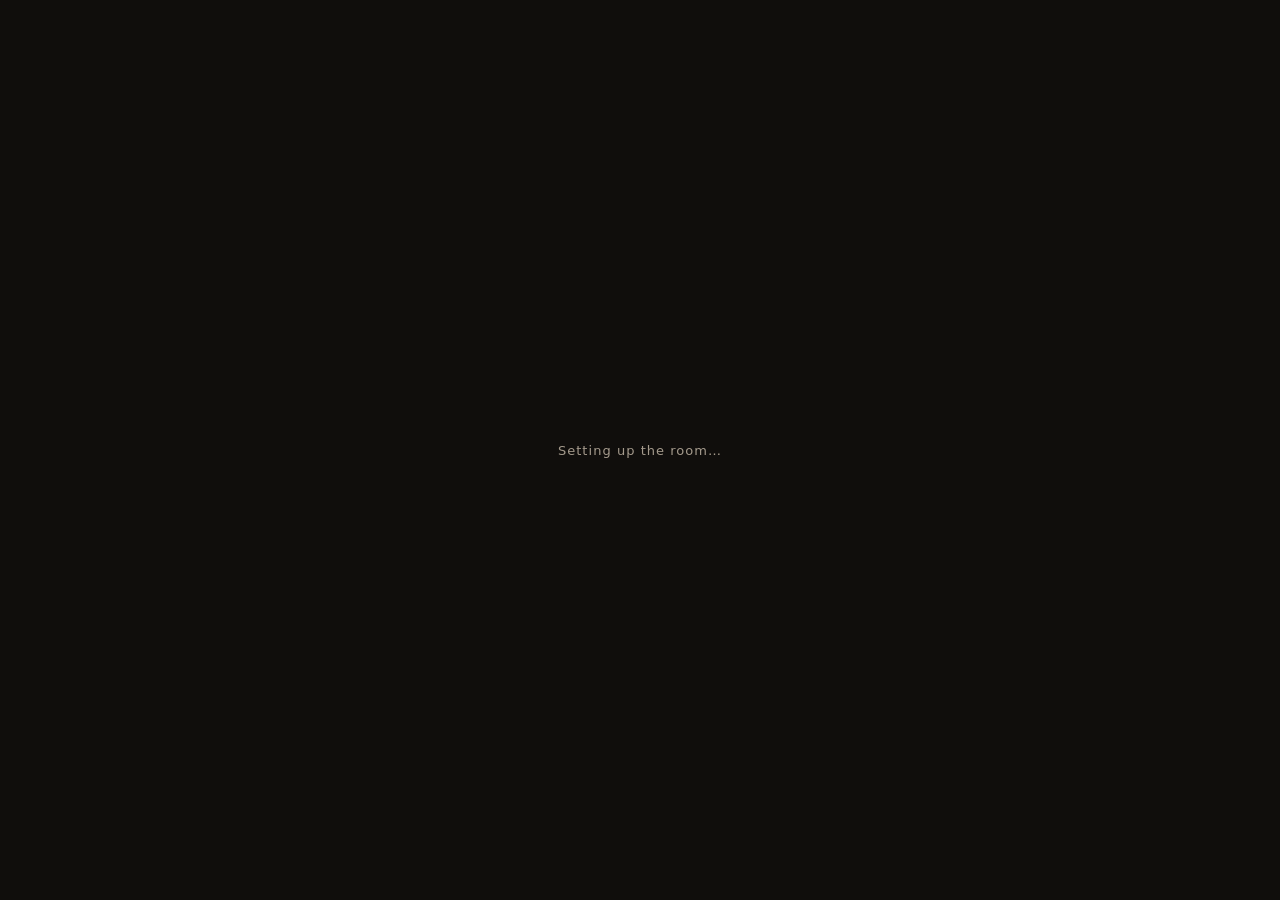
==== index.html @ 190120d2 "Initial public release of the portfolio-room engine One illustration plus a depth map, displaced in " ====
<!doctype html>
<html lang="en">
<head>
<meta charset="utf-8">
<meta name="viewport" content="width=device-width, initial-scale=1, maximum-scale=1">
<title>Avijit Thawani — PhD, builder, filmmaker</title>
<meta name="description" content="Avijit Thawani (Avi) — PhD from USC in language modelling and tokenization, founding LLM engineer at PineGap.ai, filmmaker and writer.">
<link rel="stylesheet" href="assets/styles.css">

<link rel="icon" href="assets/favicon.svg" type="image/svg+xml">
<link rel="icon" href="assets/favicon-32.png" sizes="32x32" type="image/png">
<link rel="apple-touch-icon" href="assets/apple-touch-icon.png">
<meta name="theme-color" content="#1a1714">

<!-- The import map MUST precede every modulepreload below it. Chrome only
     honours a map that appears before the first module resolution, so with the
     order reversed the preloads resolve bare specifiers against the map that
     doesn't exist yet, and every one of them 404s. -->
<script type="importmap">
{ "imports": { "three": "./vendor/three/three.module.js" } }
</script>

<link rel="preload" as="image" href="assets/benaras.webp" fetchpriority="high">
<link rel="preload" as="image" href="assets/benaras-depth.webp">
<link rel="modulepreload" href="./vendor/three/three.module.js">
<link rel="modulepreload" href="./src/main.js">
<link rel="modulepreload" href="./src/parallax.js">
<link rel="modulepreload" href="./src/particles.js">
<link rel="modulepreload" href="./src/pan.js">
</head>

<body>
<div id="app"></div>
<div id="hotspots"></div>
<div id="tooltip"></div>
<button id="contact-link" type="button">Contact</button>
<a id="credit" href="https://lucasmartinic.com/" target="_blank" rel="noopener noreferrer">
  Inspired by lucasmartinic.com</a>

<div id="backdrop"></div>
<aside id="panel" class="right" aria-hidden="true" role="dialog" aria-modal="true" aria-labelledby="panel-title">
  <button id="panel-close" type="button" aria-label="Close">&#10005;</button>
  <p id="panel-tag"></p>
  <h2 id="panel-title"></h2>
  <div id="panel-body"></div>
</aside>

<div id="loading">Setting up the room&hellip;</div>

<!-- Crawlable copy of every section. A canvas is invisible to search engines, so
     the prose has to exist as real markup somewhere. tools/gen-seo.mjs will
     generate this block from src/content.js; hand-edits here get overwritten. -->
<main class="crawl" aria-hidden="true">
  <h1>Avijit Thawani</h1>
  <p>Run tools/gen-seo.mjs to fill this from src/content.js.</p>
</main>

<noscript>
  <div class="fallback"><div class="fallback-inner">
    <h1>Avijit Thawani</h1>
    <p class="muted">This site&rsquo;s room needs JavaScript. The written version is below.</p>
  </div></div>
</noscript>

<script type="module" src="./src/main.js"></script>

<!-- Boot watchdog. If the module graph fails to resolve - a bad import map, a
     404 on a preload, a syntax error in a browser that doesn't support something
     we used - no error surfaces and the visitor stares at the loading screen
     forever. main.js sets __roomStarted the instant it runs, so if that flag is
     still unset after a beat we know boot failed and can show the text version. -->
<script>
(function () {
  var swapped = false;
  function check() {
    if (swapped || window.__roomStarted) return;
    swapped = true;
    document.getElementById('loading').textContent =
      'Could not start the room. Loading the written version\u2026';
    import('./src/ui.js')
      .then(function (m) { m.showFallback('startup failed'); })
      .catch(function () { document.querySelector('.crawl').className = 'fallback-inner'; });
  }
  setTimeout(check, 6000);
})();
</script>
</body>
</html>
---- assets/styles.css ----
:root {
  --ink: #f4efe6;
  --muted: #a49a8c;
  --accent: #d9a45b;
  --panel-bg: #17151300;
  --panel-solid: #1a1714;
  --sans: ui-sans-serif, system-ui, -apple-system, 'Segoe UI', sans-serif;
  --depth-map: url('room-depth.webp');
}

* { box-sizing: border-box; }

html, body {
  margin: 0;
  height: 100%;
  overflow: hidden;
  background: #100e0c;
  color: var(--ink);
  font-family: var(--sans);
  -webkit-font-smoothing: antialiased;
}

#app { position: fixed; inset: 0; }
#app canvas { display: block; }

/* Peek at the depth map ('d') to check silhouettes line up with the art. */
body.show-depth::after {
  content: '';
  position: fixed;
  inset: 0;
  background: var(--depth-map) center / contain no-repeat #000;
  pointer-events: none;
  z-index: 50;
}

/* ── Hotspots ─────────────────────────────────────────────────────────────── */
#hotspots { position: fixed; inset: 0; }

.hotspot {
  position: absolute;
  padding: 0;
  border: 0;
  border-radius: 10px;
  background: transparent;
  cursor: pointer;
  transition: background 220ms ease, box-shadow 220ms ease;
}

.hotspot:hover,
.hotspot:focus-visible {
  background: rgb(255 244 224 / 9%);
  box-shadow: inset 0 0 0 1px rgb(255 240 214 / 28%);
  outline: none;
}

#tooltip {
  position: fixed;
  top: 0;
  left: 0;
  z-index: 30;
  padding: 6px 11px;
  border-radius: 7px;
  background: rgb(20 17 14 / 88%);
  color: var(--ink);
  font-size: 12.5px;
  letter-spacing: 0.02em;
  white-space: nowrap;
  opacity: 0;
  pointer-events: none;
  transition: opacity 160ms ease;
}
#tooltip.show { opacity: 1; }

#contact-link {
  position: fixed;
  z-index: 8;
  top: 18px;
  right: 18px;
  padding: 8px 13px;
  border: 1px solid rgb(255 240 214 / 28%);
  border-radius: 999px;
  background: rgb(20 17 14 / 72%);
  color: var(--ink);
  font: 600 12px/1 var(--sans);
  cursor: pointer;
  backdrop-filter: blur(10px);
}
#contact-link:hover,
#contact-link:focus-visible {
  background: rgb(20 17 14 / 90%);
  outline: 1px solid var(--accent);
}

/* ── Inspiration credit ───────────────────────────────────────────────────── */
/* Bottom-left is the only corner free on both pages: contact holds top-right,
   the scene switcher bottom-centre, the pan arrows both flanks.
   It gets a backing plate rather than bare text because the three scenes put a
   dark charpai, a mid-grey bench and a sunlit concrete floor under this exact
   spot - there is no single ink colour that stays legible over all three. Kept
   at 42% so it reads as a footnote, and brought up to full on hover so it is
   still obviously a link. */
#credit {
  position: fixed;
  z-index: 8;
  bottom: 13px;
  left: 14px;
  padding: 4px 10px;
  border-radius: 999px;
  background: rgb(20 17 14 / 42%);
  color: rgb(240 232 220 / 62%);
  font: 400 10.5px/1 var(--sans);
  letter-spacing: 0.02em;
  text-decoration: none;
  backdrop-filter: blur(6px);
  transition: background 200ms ease, color 200ms ease;
}
#credit:hover,
#credit:focus-visible {
  background: rgb(20 17 14 / 90%);
  color: var(--ink);
  outline: none;
}

/* ── Drawer ───────────────────────────────────────────────────────────────── */
#backdrop {
  position: fixed;
  inset: 0;
  z-index: 10;
  background: rgb(10 8 6 / 30%);
  opacity: 0;
  pointer-events: none;
  transition: opacity 420ms ease;
}
#backdrop.show { opacity: 1; pointer-events: auto; }

#panel {
  position: fixed;
  z-index: 20;
  overflow-y: auto;
  padding: 42px 38px 56px;
  background: rgb(26 23 20 / 93%);
  backdrop-filter: blur(14px);
  box-shadow: 0 0 60px rgb(0 0 0 / 45%);
  transition: transform 460ms cubic-bezier(0.22, 0.9, 0.24, 1);
}

/* Each edge gets its geometry and its own off-screen resting transform. */
#panel.left, #panel.right { top: 0; bottom: 0; width: min(440px, 42vw); }
#panel.left { left: 0; transform: translateX(-102%); }
#panel.right { right: 0; transform: translateX(102%); }
#panel.top, #panel.bottom { left: 0; right: 0; height: min(62vh, 560px); }
#panel.top { top: 0; transform: translateY(-102%); }
#panel.bottom { bottom: 0; transform: translateY(102%); }
#panel.open { transform: none; }

#panel-tag {
  margin: 0 0 6px;
  color: var(--accent);
  font-size: 11px;
  font-weight: 600;
  letter-spacing: 0.16em;
  text-transform: uppercase;
}
#panel-title { margin: 0 0 20px; font-size: 30px; font-weight: 650; letter-spacing: -0.01em; }
#panel-body { color: #ded6ca; font-size: 14.5px; line-height: 1.72; }
#panel-body p { margin: 0 0 15px; }
#panel-body ul { margin: 0; padding-left: 18px; }
#panel-body li { margin-bottom: 9px; }
#panel-body strong { color: var(--ink); }
#panel-body a {
  color: var(--accent);
  text-decoration-color: rgb(217 164 91 / 40%);
  text-underline-offset: 2px;
}
#panel-body a:hover { text-decoration-color: var(--accent); }

/* Thumbnailed lists. Two variants because the two kinds of image want opposite
   treatment: an institution logo must never be cropped, so it is `contain` on
   the white it was drawn for; a product screenshot is a texture rather than a
   shape, so it is `cover` and can lose its edges without losing its meaning. */
#panel-body ul.media { list-style: none; padding-left: 0; }
#panel-body ul.media li {
  display: grid; gap: 12px; align-items: start; margin-bottom: 14px;
}
#panel-body ul.media img {
  width: 100%; border-radius: 5px; background: #fff; display: block;
}
#panel-body ul.logos li { grid-template-columns: 84px 1fr; }
#panel-body ul.logos img { height: 46px; object-fit: contain; padding: 5px; }
#panel-body ul.shots li { grid-template-columns: 104px 1fr; }
#panel-body ul.shots img { height: 68px; object-fit: cover; }
/* A logo that landed in the screenshot list; cropping a wordmark reads as a bug. */
#panel-body ul.shots img.fit { object-fit: contain; padding: 8px; }

/* The film still is the one image worth showing at size - it is the work,
   not a label for it. */
#panel-body figure.still { margin: 0 0 15px; }
#panel-body figure.still img {
  /* `height: auto` is required, not cosmetic. The markup carries width="630"
     height="297" so the browser can reserve space before the image loads, but
     those attributes also act as presentational hints. Author CSS overrides the
     width one and leaves the height one standing, so the image renders at
     (panel width x 297px) - stretched taller the narrower the drawer gets. */
  width: 100%; height: auto; border-radius: 7px; display: block;
  border: 1px solid rgb(255 255 255 / 10%);
}
#panel-body figure.still figcaption {
  margin-top: 7px; font-size: 12.5px; color: var(--muted);
}

@media (max-width: 620px) {
  #panel-body ul.logos li { grid-template-columns: 66px 1fr; gap: 10px; }
  #panel-body ul.logos img { height: 38px; }
  #panel-body ul.shots li { grid-template-columns: 84px 1fr; gap: 10px; }
  #panel-body ul.shots img { height: 56px; }
}

#panel-close {
  position: absolute;
  top: 16px;
  right: 16px;
  width: 30px;
  height: 30px;
  border: 0;
  border-radius: 50%;
  background: rgb(255 255 255 / 8%);
  color: var(--ink);
  font-size: 15px;
  line-height: 1;
  cursor: pointer;
}
#panel-close:hover { background: rgb(255 255 255 / 16%); }

/* ── Pan arrows ───────────────────────────────────────────────────────────── */
.pan-arrow {
  position: fixed;
  top: 50%;
  z-index: 15;
  display: grid;
  place-items: center;
  width: 42px;
  height: 42px;
  margin-top: -21px;
  border: 0;
  border-radius: 50%;
  background: rgb(20 17 14 / 55%);
  color: var(--ink);
  font-size: 22px;
  line-height: 1;
  opacity: 0;
  pointer-events: none;
  transition: opacity 260ms ease;
}
.pan-arrow.left { left: 12px; }
.pan-arrow.right { right: 12px; }
.pan-arrow.show { opacity: 1; pointer-events: auto; }

/* ── Loading ──────────────────────────────────────────────────────────────── */
#loading {
  position: fixed;
  inset: 0;
  z-index: 60;
  display: grid;
  place-items: center;
  background: #100e0c;
  color: var(--muted);
  font-size: 13px;
  letter-spacing: 0.08em;
  transition: opacity 700ms ease;
}
#loading.hide { opacity: 0; pointer-events: none; }

/* ── ?edit calibration ────────────────────────────────────────────────────── */
body.edit .hotspot {
  background: rgb(217 164 91 / 18%);
  box-shadow: inset 0 0 0 1px var(--accent);
}
body.edit .hotspot::after {
  content: attr(data-section);
  position: absolute;
  top: 2px;
  left: 4px;
  color: var(--accent);
  font-size: 10px;
  letter-spacing: 0.06em;
}

.handle {
  position: absolute;
  width: 10px;
  height: 10px;
  background: var(--accent);
  border-radius: 2px;
}
.handle-nw { top: -5px; left: -5px; cursor: nwse-resize; }
.handle-n  { top: -5px; left: calc(50% - 5px); cursor: ns-resize; }
.handle-ne { top: -5px; right: -5px; cursor: nesw-resize; }
.handle-e  { top: calc(50% - 5px); right: -5px; cursor: ew-resize; }
.handle-se { bottom: -5px; right: -5px; cursor: nwse-resize; }
.handle-s  { bottom: -5px; left: calc(50% - 5px); cursor: ns-resize; }
.handle-sw { bottom: -5px; left: -5px; cursor: nesw-resize; }
.handle-w  { top: calc(50% - 5px); left: -5px; cursor: ew-resize; }

#readout {
  position: fixed;
  bottom: 14px;
  left: 50%;
  z-index: 70;
  transform: translateX(-50%);
  padding: 9px 15px;
  border-radius: 8px;
  background: rgb(20 17 14 / 94%);
  color: var(--accent);
  font: 12px ui-monospace, SFMono-Regular, Menlo, monospace;
  white-space: nowrap;
}

/* ── No-WebGL fallback ────────────────────────────────────────────────────── */
.fallback {
  position: fixed;
  inset: 0;
  z-index: 80;
  overflow-y: auto;
  background: #100e0c;
}
.fallback-inner { max-width: 680px; margin: 0 auto; padding: 64px 24px 96px; line-height: 1.7; }
.fallback-inner h1 { font-size: 34px; margin: 0 0 8px; }
.fallback-inner h2 { font-size: 20px; margin: 40px 0 10px; }
.fallback-inner .muted { color: var(--muted); }

/* The crawlable copy of the prose: present for search engines, never painted. */
.crawl { position: absolute; width: 1px; height: 1px; overflow: hidden; clip-path: inset(50%); }

@media (max-width: 620px) {
  #panel { padding: 34px 22px 44px; }
  #panel-title { font-size: 25px; }
  /* A centred scene switcher is nearly full width on a phone, so the credit
     stops sharing a row with it and sits above instead. */
  #credit { bottom: 60px; }
}
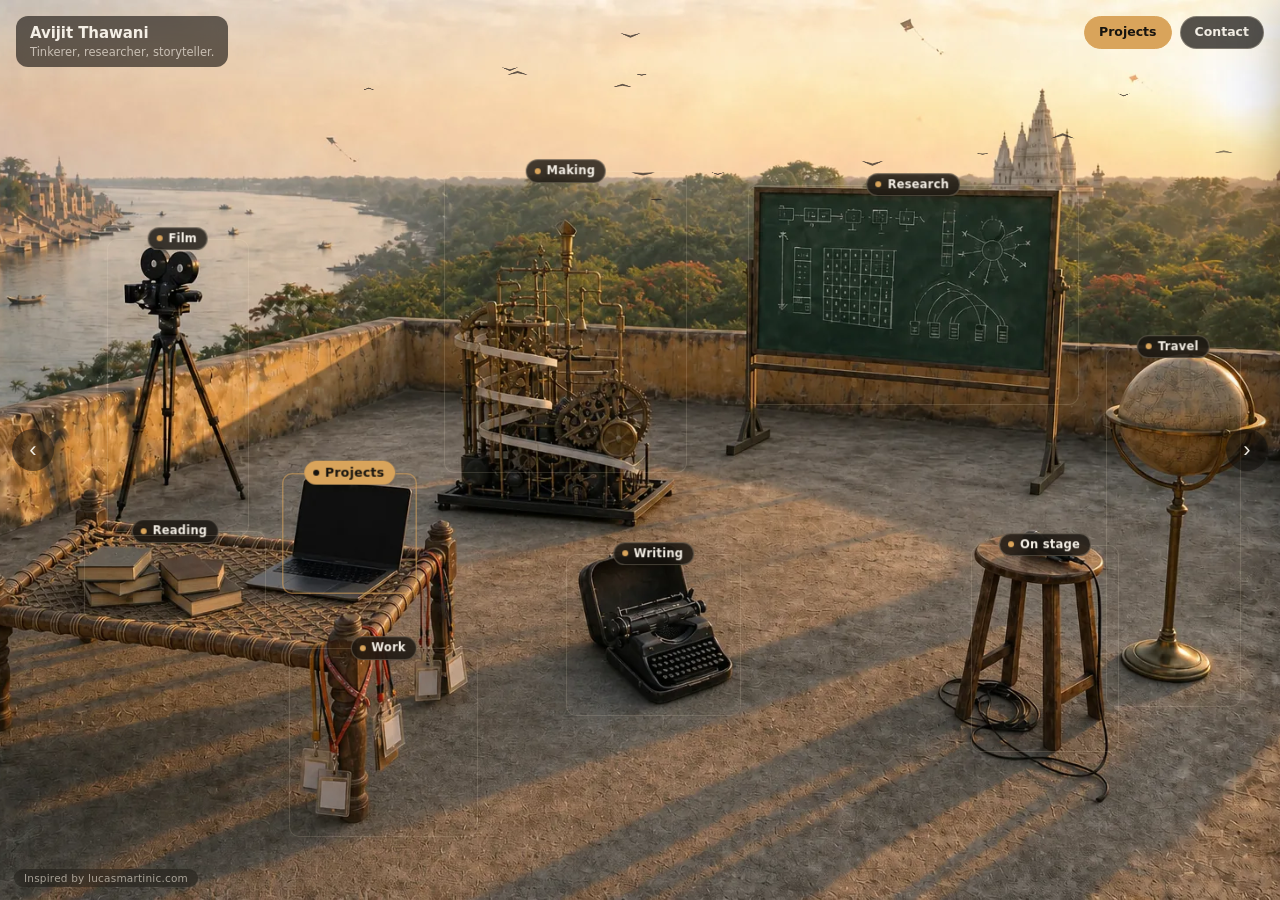
==== commit 133e8f77: "Make projects findable: resting labels, nav, and a light card drawer Hotspots show a ring and a labe" ====
--- a/index.html
+++ b/index.html
@@ -33,7 +33,6 @@
 <div id="app"></div>
 <div id="hotspots"></div>
 <div id="tooltip"></div>
-<button id="contact-link" type="button">Contact</button>
 <a id="credit" href="https://lucasmartinic.com/" target="_blank" rel="noopener noreferrer">
   Inspired by lucasmartinic.com</a>
 
--- a/assets/styles.css
+++ b/assets/styles.css
@@ -36,15 +36,69 @@
 /* ── Hotspots ─────────────────────────────────────────────────────────────── */
 #hotspots { position: fixed; inset: 0; }
 
+/* A hotspot is visible at rest, not only under a pointer: a faint ring plus a
+   labelled chip. Hover-only highlighting made the page a guessing game on
+   desktop and gave a phone, which never hovers, nothing at all. */
 .hotspot {
   position: absolute;
   padding: 0;
   border: 0;
   border-radius: 10px;
   background: transparent;
+  box-shadow: inset 0 0 0 1px rgb(255 240 214 / 14%);
   cursor: pointer;
-  transition: background 220ms ease, box-shadow 220ms ease;
-}
+  transition: background 220ms ease, box-shadow 220ms ease, opacity 220ms ease;
+}
+
+.chip {
+  position: absolute;
+  left: 50%;
+  top: 0;
+  transform: translate(-50%, -50%);
+  display: inline-flex;
+  align-items: center;
+  gap: 6px;
+  padding: 5px 10px 5px 8px;
+  border: 1px solid rgb(255 240 214 / 26%);
+  border-radius: 999px;
+  background: rgb(20 17 14 / 78%);
+  color: var(--ink);
+  font: 600 11.5px/1 var(--sans);
+  letter-spacing: 0.02em;
+  white-space: nowrap;
+  pointer-events: none;
+  backdrop-filter: blur(8px);
+  transition: background 200ms ease, border-color 200ms ease, opacity 220ms ease;
+}
+.chip::before {
+  content: '';
+  width: 6px;
+  height: 6px;
+  border-radius: 50%;
+  background: var(--accent);
+  animation: chip-pulse 2.6s ease-out infinite;
+}
+@keyframes chip-pulse {
+  0% { box-shadow: 0 0 0 0 rgb(217 164 91 / 65%); }
+  70%, 100% { box-shadow: 0 0 0 7px rgb(217 164 91 / 0%); }
+}
+.hotspot:hover .chip,
+.hotspot:focus-visible .chip { background: rgb(20 17 14 / 94%); border-color: var(--accent); }
+
+/* Projects is the section most visitors come for and its object is the
+   smallest thing in every scene, so its chip is the one filled in. */
+.hotspot[data-section='build'] { box-shadow: inset 0 0 0 1.5px rgb(217 164 91 / 55%); }
+.hotspot[data-section='build'] .chip {
+  background: var(--accent); border-color: var(--accent); color: #17140f; font-size: 12.5px;
+}
+.hotspot[data-section='build'] .chip::before { background: #17140f; animation: none; }
+
+/* With the drawer open the camera has dollied in on one object; labels on the
+   others would only float over the close-up. */
+body.panel-open .chip, body.edit .chip { opacity: 0; }
+body.panel-open .hotspot { box-shadow: none; }
+
+@media (prefers-reduced-motion: reduce) { .chip::before { animation: none; } }
 
 .hotspot:hover,
 .hotspot:focus-visible {
@@ -71,25 +125,47 @@
 }
 #tooltip.show { opacity: 1; }
 
-#contact-link {
+/* ── Name plate and nav ───────────────────────────────────────────────────── */
+#brand {
   position: fixed;
   z-index: 8;
-  top: 18px;
-  right: 18px;
-  padding: 8px 13px;
+  top: 16px;
+  left: 16px;
+  display: flex;
+  flex-direction: column;
+  gap: 4px;
+  padding: 9px 14px;
+  border-radius: 12px;
+  background: rgb(20 17 14 / 62%);
+  backdrop-filter: blur(10px);
+  pointer-events: none;
+}
+#brand strong { font: 650 15px/1.1 var(--sans); letter-spacing: -0.005em; }
+#brand span { font: 400 11.5px/1.1 var(--sans); color: rgb(240 232 220 / 72%); }
+
+#nav {
+  position: fixed;
+  z-index: 8;
+  top: 16px;
+  right: 16px;
+  display: flex;
+  gap: 8px;
+}
+#nav button {
+  padding: 9px 14px;
   border: 1px solid rgb(255 240 214 / 28%);
   border-radius: 999px;
   background: rgb(20 17 14 / 72%);
   color: var(--ink);
-  font: 600 12px/1 var(--sans);
+  font: 600 12.5px/1 var(--sans);
   cursor: pointer;
   backdrop-filter: blur(10px);
 }
-#contact-link:hover,
-#contact-link:focus-visible {
-  background: rgb(20 17 14 / 90%);
-  outline: 1px solid var(--accent);
-}
+#nav button:hover,
+#nav button:focus-visible { background: rgb(20 17 14 / 92%); outline: 1px solid var(--accent); }
+#nav button.primary { background: var(--accent); border-color: var(--accent); color: #17140f; }
+#nav button.primary:hover,
+#nav button.primary:focus-visible { background: #e6b672; outline: 1px solid #fff3; }
 
 /* ── Inspiration credit ───────────────────────────────────────────────────── */
 /* Bottom-left is the only corner free on both pages: contact holds top-right,
@@ -138,9 +214,18 @@
   z-index: 20;
   overflow-y: auto;
   padding: 42px 38px 56px;
-  background: rgb(26 23 20 / 93%);
+  /* Light paper. The variables are re-declared here rather than on :root so the
+     chrome that sits on top of the artwork keeps its own dark pills. The accent
+     is a deeper amber than the one used over the picture: #d9a45b on cream is
+     about 2:1, which is not readable as link text. */
+  --ink: #211c16;
+  --muted: #7b7063;
+  --accent: #a2600f;
+  --line: rgb(40 30 15 / 12%);
+  background: rgb(250 246 239 / 97%);
+  color: var(--ink);
   backdrop-filter: blur(14px);
-  box-shadow: 0 0 60px rgb(0 0 0 / 45%);
+  box-shadow: 0 0 60px rgb(0 0 0 / 35%);
   transition: transform 460ms cubic-bezier(0.22, 0.9, 0.24, 1);
 }
 
@@ -162,17 +247,61 @@
   text-transform: uppercase;
 }
 #panel-title { margin: 0 0 20px; font-size: 30px; font-weight: 650; letter-spacing: -0.01em; }
-#panel-body { color: #ded6ca; font-size: 14.5px; line-height: 1.72; }
+#panel-body { color: #3d362d; font-size: 14.5px; line-height: 1.72; }
 #panel-body p { margin: 0 0 15px; }
+#panel-body h3 {
+  margin: 24px 0 12px; color: var(--muted);
+  font-size: 11px; font-weight: 600; letter-spacing: 0.14em; text-transform: uppercase;
+}
+
 #panel-body ul { margin: 0; padding-left: 18px; }
 #panel-body li { margin-bottom: 9px; }
 #panel-body strong { color: var(--ink); }
 #panel-body a {
   color: var(--accent);
-  text-decoration-color: rgb(217 164 91 / 40%);
+  text-decoration-color: rgb(162 96 15 / 40%);
   text-underline-offset: 2px;
 }
 #panel-body a:hover { text-decoration-color: var(--accent); }
+
+/* Project cards. The cover leads because a screenshot says what a project is
+   faster than its sentence does; the old layout gave it a 104px stamp beside a
+   column of text four words wide. */
+#panel.wide.left, #panel.wide.right { width: min(780px, 66vw); }
+#panel-body .cards {
+  display: grid; gap: 16px;
+  grid-template-columns: repeat(auto-fill, minmax(250px, 1fr));
+}
+#panel-body .card {
+  display: flex; flex-direction: column; overflow: hidden;
+  border: 1px solid var(--line); border-radius: 12px;
+  background: #fff;
+  box-shadow: 0 1px 2px rgb(40 30 15 / 5%);
+  transition: border-color 180ms ease, background 180ms ease;
+}
+#panel-body .card:hover { border-color: rgb(162 96 15 / 50%); box-shadow: 0 4px 14px rgb(40 30 15 / 10%); }
+#panel-body .card .cover {
+  display: block; aspect-ratio: 16 / 9; background: #efe9df;
+  border-bottom: 1px solid var(--line);
+}
+#panel-body .card .cover img { width: 100%; height: 100%; object-fit: cover; display: block; }
+#panel-body .card .cover img.fit { object-fit: contain; padding: 18px; }
+/* For art drawn in light ink, which vanishes on the paper cover. */
+#panel-body .card .cover.dark { background: #1f1b17; }
+#panel-body .card .cover .blank {
+  display: grid; place-items: center; height: 100%; padding: 16px; text-align: center;
+  color: var(--accent); font-size: 21px; font-weight: 650; letter-spacing: -0.01em;
+  background: radial-gradient(120% 120% at 20% 10%, rgb(217 164 91 / 30%), transparent 60%);
+}
+#panel-body .card-body { display: flex; flex-direction: column; flex: 1; padding: 13px 15px 15px; }
+#panel-body .card h4 { margin: 0 0 5px; color: var(--ink); font-size: 15.5px; font-weight: 650; }
+#panel-body .card p { margin: 0 0 12px; font-size: 13.5px; line-height: 1.55; }
+#panel-body .card .links { display: flex; flex-wrap: wrap; gap: 7px; margin-top: auto; }
+#panel-body .card .links a {
+  padding: 5px 11px; border: 1px solid rgb(162 96 15 / 45%); border-radius: 999px;
+  font-size: 12px; font-weight: 600; line-height: 1; text-decoration: none;
+}
+#panel-body .card .links a:hover { background: var(--accent); color: #fff; }
 
 /* Thumbnailed lists. Two variants because the two kinds of image want opposite
    treatment: an institution logo must never be cropped, so it is `contain` on
@@ -202,7 +331,7 @@
      width one and leaves the height one standing, so the image renders at
      (panel width x 297px) - stretched taller the narrower the drawer gets. */
   width: 100%; height: auto; border-radius: 7px; display: block;
-  border: 1px solid rgb(255 255 255 / 10%);
+  border: 1px solid var(--line);
 }
 #panel-body figure.still figcaption {
   margin-top: 7px; font-size: 12.5px; color: var(--muted);
@@ -223,13 +352,13 @@
   height: 30px;
   border: 0;
   border-radius: 50%;
-  background: rgb(255 255 255 / 8%);
+  background: rgb(40 30 15 / 8%);
   color: var(--ink);
   font-size: 15px;
   line-height: 1;
   cursor: pointer;
 }
-#panel-close:hover { background: rgb(255 255 255 / 16%); }
+#panel-close:hover { background: rgb(40 30 15 / 16%); }
 
 /* ── Pan arrows ───────────────────────────────────────────────────────────── */
 .pan-arrow {
@@ -337,4 +466,11 @@
   /* A centred scene switcher is nearly full width on a phone, so the credit
      stops sharing a row with it and sits above instead. */
   #credit { bottom: 60px; }
-}
+  /* Name only: the tagline plus two buttons does not fit one row at 360px. */
+  #brand { top: 12px; left: 12px; padding: 8px 11px; }
+  #brand span { display: none; }
+  #panel-body .cards { grid-template-columns: 1fr; }
+  #brand strong { font-size: 13.5px; }
+  #nav { top: 12px; right: 12px; gap: 6px; }
+  #nav button { padding: 8px 11px; font-size: 12px; }
+}
